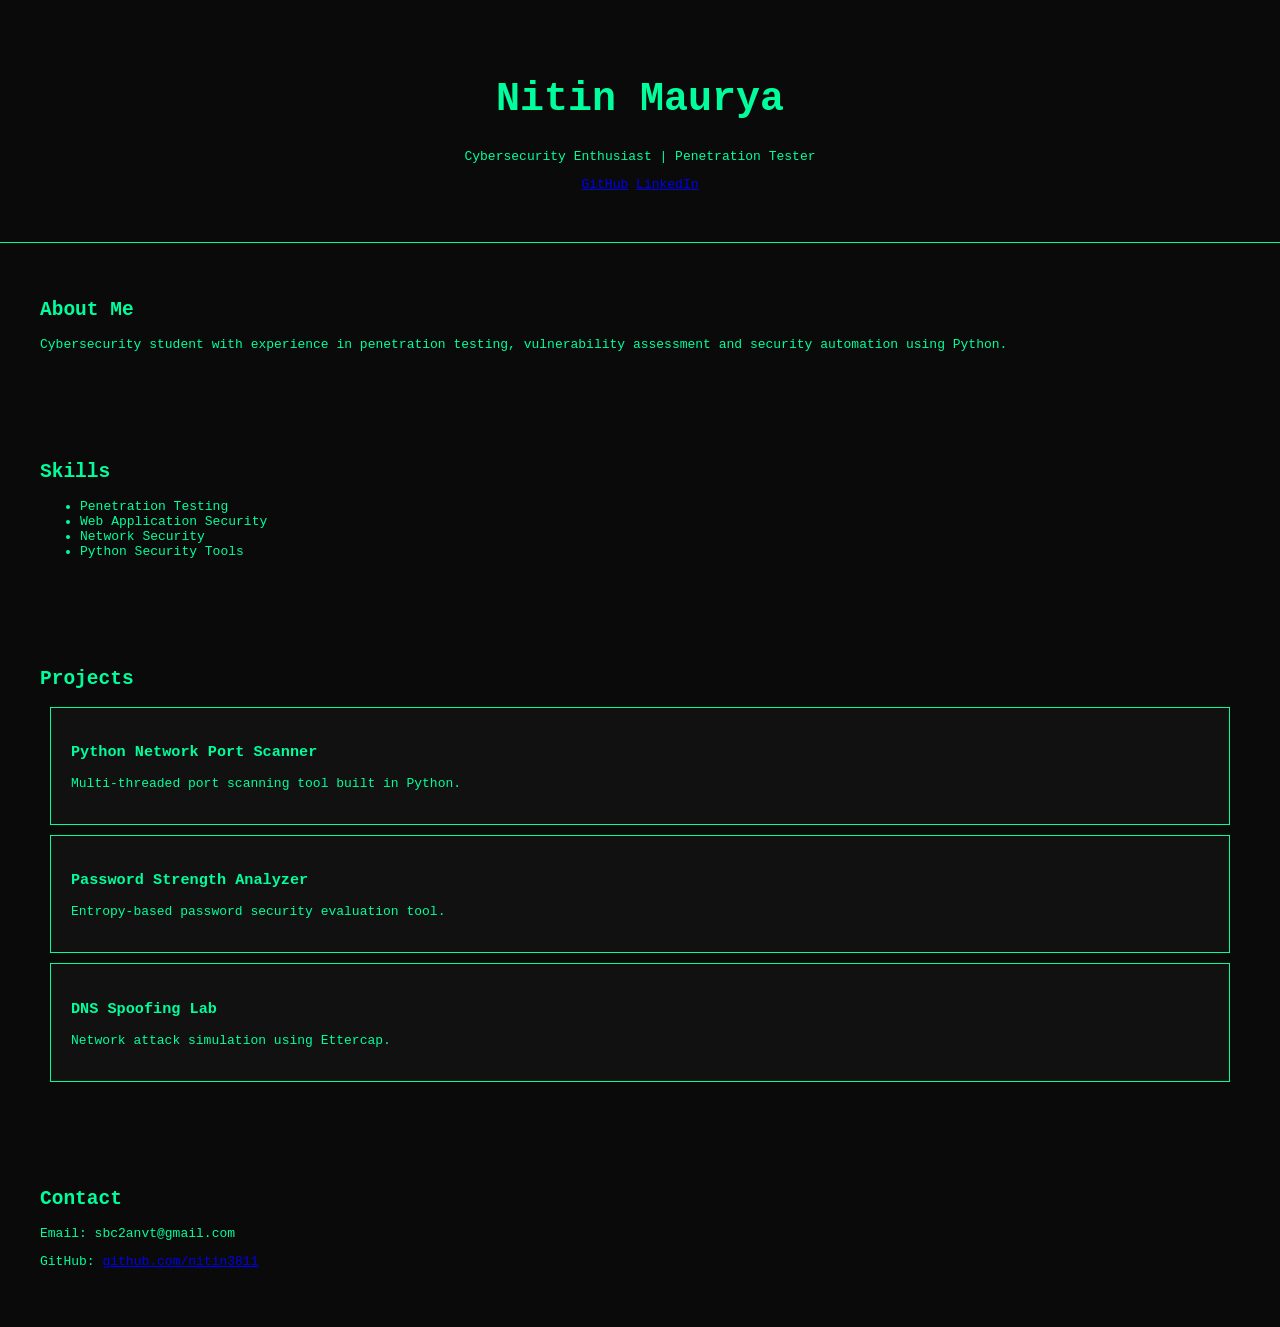
==== src/index.html @ 9d6a107e "Add files via upload" ====
<!DOCTYPE html>
<html lang="en">
<head>
<meta charset="UTF-8">
<title>Nitin Maurya | Cybersecurity Portfolio</title>
<link rel="stylesheet" href="style.css">
</head>

<body>

<header>
<h1>Nitin Maurya</h1>
<p>Cybersecurity Enthusiast | Penetration Tester</p>

<a href="https://github.com/nitin3811">GitHub</a>
<a href="https://linkedin.com/in/nmxdw">LinkedIn</a>
</header>

<section id="about">
<h2>About Me</h2>

<p>
Cybersecurity student with experience in penetration testing,
vulnerability assessment and security automation using Python.
</p>

</section>

<section id="skills">

<h2>Skills</h2>

<ul>
<li>Penetration Testing</li>
<li>Web Application Security</li>
<li>Network Security</li>
<li>Python Security Tools</li>
</ul>

</section>

<section id="projects">

<h2>Projects</h2>

<div class="card">
<h3>Python Network Port Scanner</h3>
<p>Multi-threaded port scanning tool built in Python.</p>
</div>

<div class="card">
<h3>Password Strength Analyzer</h3>
<p>Entropy-based password security evaluation tool.</p>
</div>

<div class="card">
<h3>DNS Spoofing Lab</h3>
<p>Network attack simulation using Ettercap.</p>
</div>

</section>

<section id="contact">

<h2>Contact</h2>

<p>Email: sbc2anvt@gmail.com</p>

<p>
GitHub:
<a href="https://github.com/nitin3811">github.com/nitin3811</a>
</p>

</section>

</body>
</html>
---- src/style.css ----
body {
background: #0a0a0a;
color: #00ff9c;
font-family: monospace;
margin: 0;
}

header {
text-align: center;
padding: 50px;
border-bottom: 1px solid #00ff9c;
}

h1 {
font-size: 40px;
}

section {
padding: 40px;
}

.card {
background: #111;
padding: 20px;
margin: 10px;
border: 1px solid #00ff9c;
}
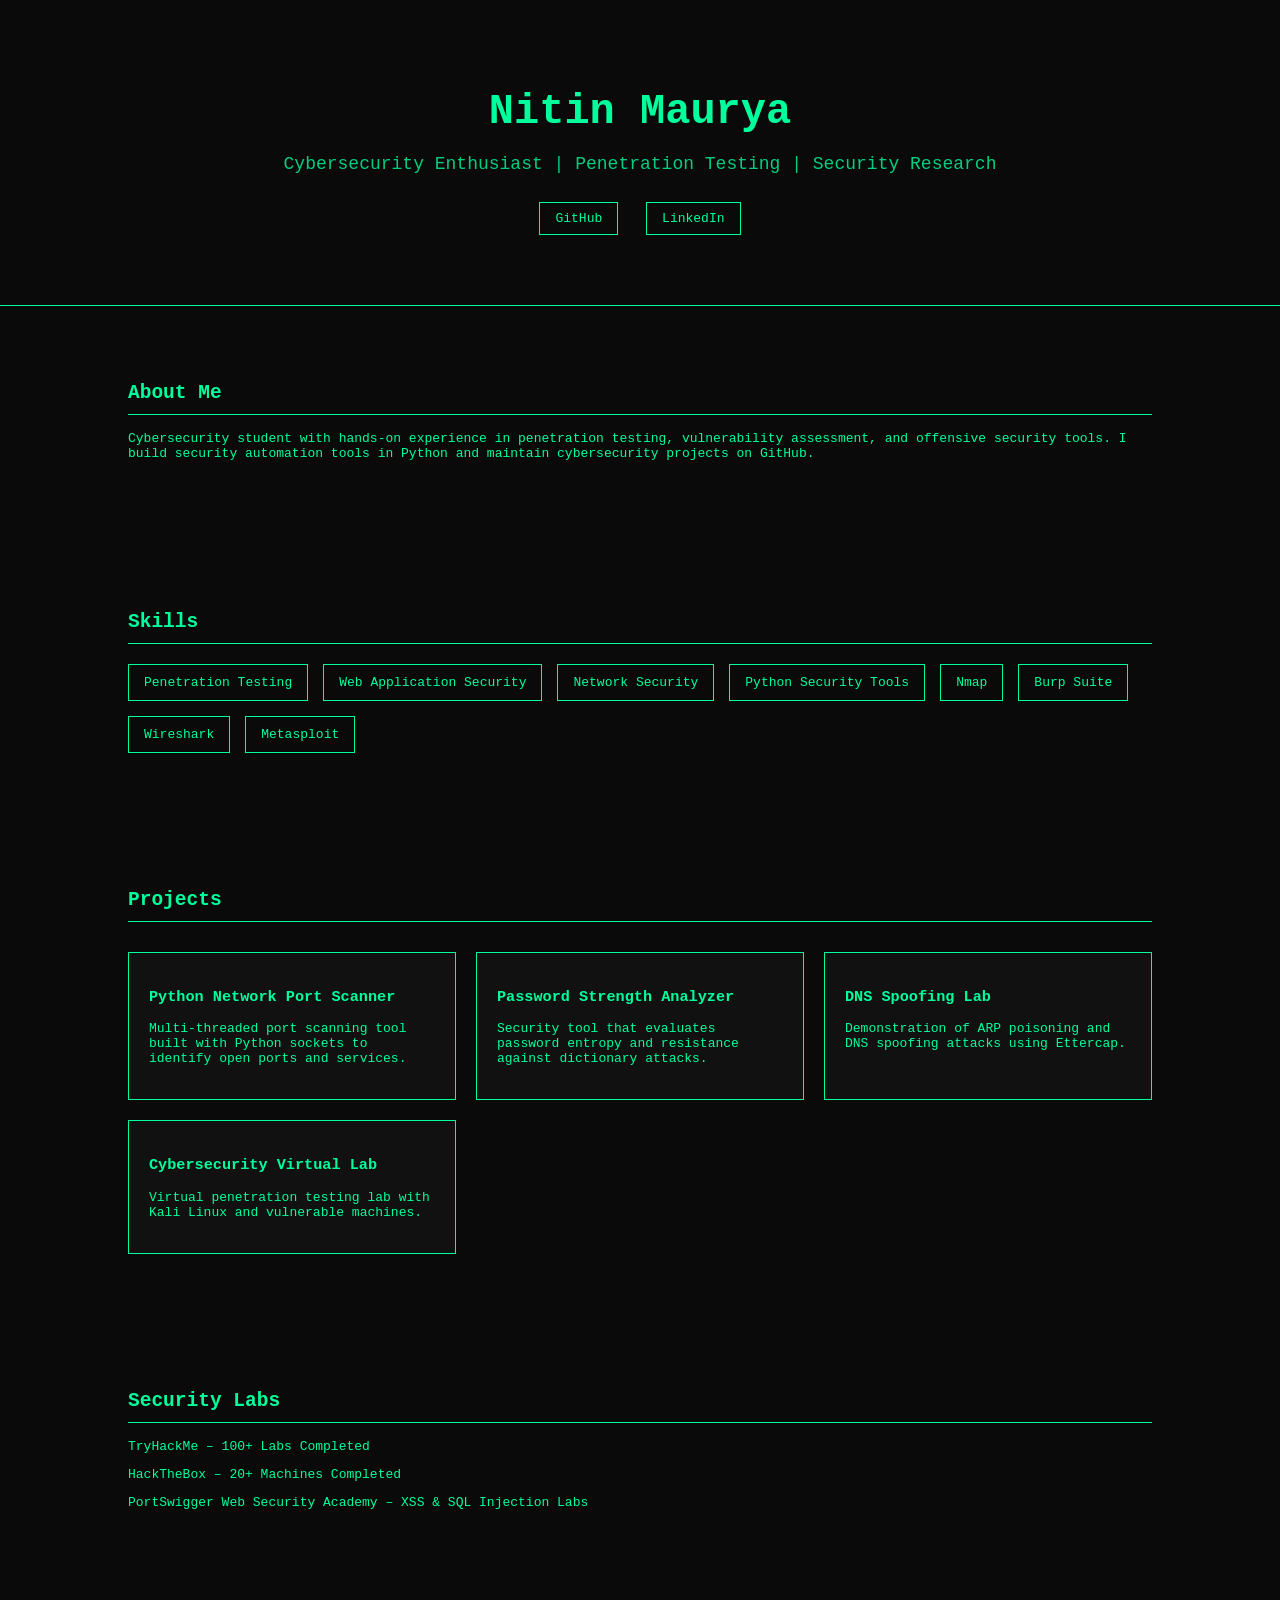
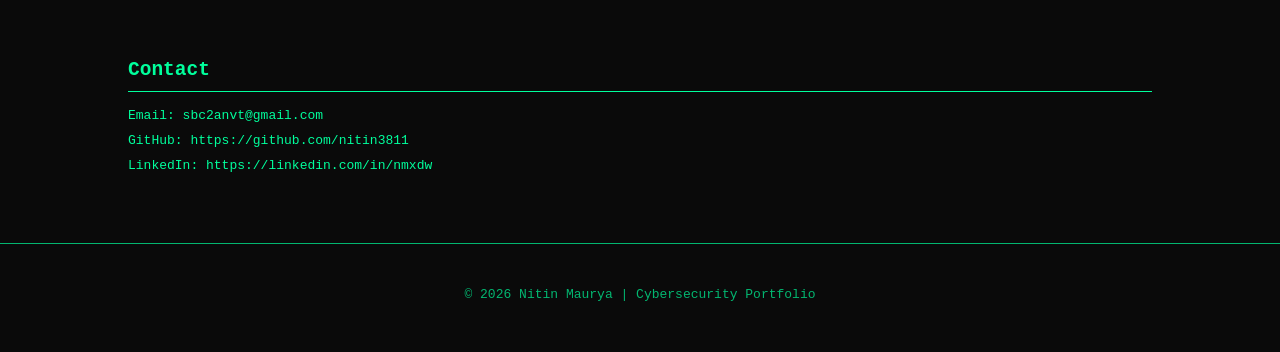
==== commit a355e49f: "Add files via upload" ====
--- a/src/index.html
+++ b/src/index.html
@@ -2,76 +2,257 @@
 <html lang="en">
 <head>
 <meta charset="UTF-8">
+<meta name="viewport" content="width=device-width, initial-scale=1.0">
 <title>Nitin Maurya | Cybersecurity Portfolio</title>
-<link rel="stylesheet" href="style.css">
+
+<style>
+
+/* GLOBAL STYLE */
+
+body{
+background:#0a0a0a;
+color:#00ff9c;
+font-family:monospace;
+margin:0;
+scroll-behavior:smooth;
+}
+
+/* HEADER */
+
+header{
+text-align:center;
+padding:60px 20px;
+border-bottom:1px solid #00ff9c;
+}
+
+header h1{
+font-size:42px;
+margin-bottom:10px;
+}
+
+header p{
+font-size:18px;
+opacity:0.8;
+}
+
+.links a{
+color:#00ff9c;
+text-decoration:none;
+margin:10px;
+padding:8px 15px;
+border:1px solid #00ff9c;
+display:inline-block;
+}
+
+.links a:hover{
+background:#00ff9c;
+color:black;
+}
+
+/* SECTION */
+
+section{
+padding:60px 10%;
+}
+
+h2{
+border-bottom:1px solid #00ff9c;
+padding-bottom:10px;
+}
+
+/* SKILLS */
+
+.skills{
+display:flex;
+flex-wrap:wrap;
+gap:15px;
+margin-top:20px;
+}
+
+.skill{
+border:1px solid #00ff9c;
+padding:10px 15px;
+}
+
+/* PROJECTS */
+
+.projects{
+display:grid;
+grid-template-columns:repeat(auto-fit,minmax(250px,1fr));
+gap:20px;
+margin-top:30px;
+}
+
+.card{
+background:#111;
+padding:20px;
+border:1px solid #00ff9c;
+transition:0.3s;
+}
+
+.card:hover{
+transform:scale(1.05);
+box-shadow:0 0 10px #00ff9c;
+}
+
+/* CONTACT */
+
+.contact p{
+margin:10px 0;
+}
+
+footer{
+text-align:center;
+padding:30px;
+border-top:1px solid #00ff9c;
+opacity:0.7;
+}
+
+</style>
 </head>
 
 <body>
 
 <header>
+
 <h1>Nitin Maurya</h1>
-<p>Cybersecurity Enthusiast | Penetration Tester</p>
-
-<a href="https://github.com/nitin3811">GitHub</a>
-<a href="https://linkedin.com/in/nmxdw">LinkedIn</a>
+
+<p>Cybersecurity Enthusiast | Penetration Testing | Security Research</p>
+
+<div class="links">
+
+<a href="https://github.com/nitin3811" target="_blank">GitHub</a>
+
+<a href="https://linkedin.com/in/nmxdw" target="_blank">LinkedIn</a>
+
+</div>
+
 </header>
 
-<section id="about">
+<section>
+
 <h2>About Me</h2>
 
 <p>
-Cybersecurity student with experience in penetration testing,
-vulnerability assessment and security automation using Python.
-</p>
-
-</section>
-
-<section id="skills">
+Cybersecurity student with hands-on experience in penetration testing,
+vulnerability assessment, and offensive security tools. I build security
+automation tools in Python and maintain cybersecurity projects on GitHub.
+</p>
+
+</section>
+
+<section>
 
 <h2>Skills</h2>
 
-<ul>
-<li>Penetration Testing</li>
-<li>Web Application Security</li>
-<li>Network Security</li>
-<li>Python Security Tools</li>
-</ul>
-
-</section>
-
-<section id="projects">
+<div class="skills">
+
+<div class="skill">Penetration Testing</div>
+<div class="skill">Web Application Security</div>
+<div class="skill">Network Security</div>
+<div class="skill">Python Security Tools</div>
+<div class="skill">Nmap</div>
+<div class="skill">Burp Suite</div>
+<div class="skill">Wireshark</div>
+<div class="skill">Metasploit</div>
+
+</div>
+
+</section>
+
+<section>
 
 <h2>Projects</h2>
 
+<div class="projects">
+
 <div class="card">
 <h3>Python Network Port Scanner</h3>
-<p>Multi-threaded port scanning tool built in Python.</p>
+<p>
+Multi-threaded port scanning tool built with Python sockets to identify
+open ports and services.
+</p>
 </div>
 
 <div class="card">
 <h3>Password Strength Analyzer</h3>
-<p>Entropy-based password security evaluation tool.</p>
+<p>
+Security tool that evaluates password entropy and resistance against
+dictionary attacks.
+</p>
 </div>
 
 <div class="card">
 <h3>DNS Spoofing Lab</h3>
-<p>Network attack simulation using Ettercap.</p>
-</div>
-
-</section>
-
-<section id="contact">
+<p>
+Demonstration of ARP poisoning and DNS spoofing attacks using Ettercap.
+</p>
+</div>
+
+<div class="card">
+<h3>Cybersecurity Virtual Lab</h3>
+<p>
+Virtual penetration testing lab with Kali Linux and vulnerable machines.
+</p>
+</div>
+
+</div>
+
+</section>
+
+<section>
+
+<h2>Security Labs</h2>
+
+<p>TryHackMe – 100+ Labs Completed</p>
+<p>HackTheBox – 20+ Machines Completed</p>
+<p>PortSwigger Web Security Academy – XSS & SQL Injection Labs</p>
+
+</section>
+
+<section class="contact">
 
 <h2>Contact</h2>
 
 <p>Email: sbc2anvt@gmail.com</p>
 
-<p>
-GitHub:
-<a href="https://github.com/nitin3811">github.com/nitin3811</a>
-</p>
-
-</section>
+<p>GitHub: https://github.com/nitin3811</p>
+
+<p>LinkedIn: https://linkedin.com/in/nmxdw</p>
+
+</section>
+
+<footer>
+
+<p>© 2026 Nitin Maurya | Cybersecurity Portfolio</p>
+
+</footer>
+
+<script>
+
+/* SIMPLE CARD ANIMATION */
+
+document.querySelectorAll(".card").forEach(card => {
+
+card.addEventListener("mouseover", () => {
+
+card.style.transform="scale(1.05)";
+
+});
+
+card.addEventListener("mouseout", () => {
+
+card.style.transform="scale(1)";
+
+});
+
+});
+
+/* TERMINAL STYLE MESSAGE */
+
+console.log("Cybersecurity Portfolio Loaded Successfully");
+
+</script>
 
 </body>
 </html>
